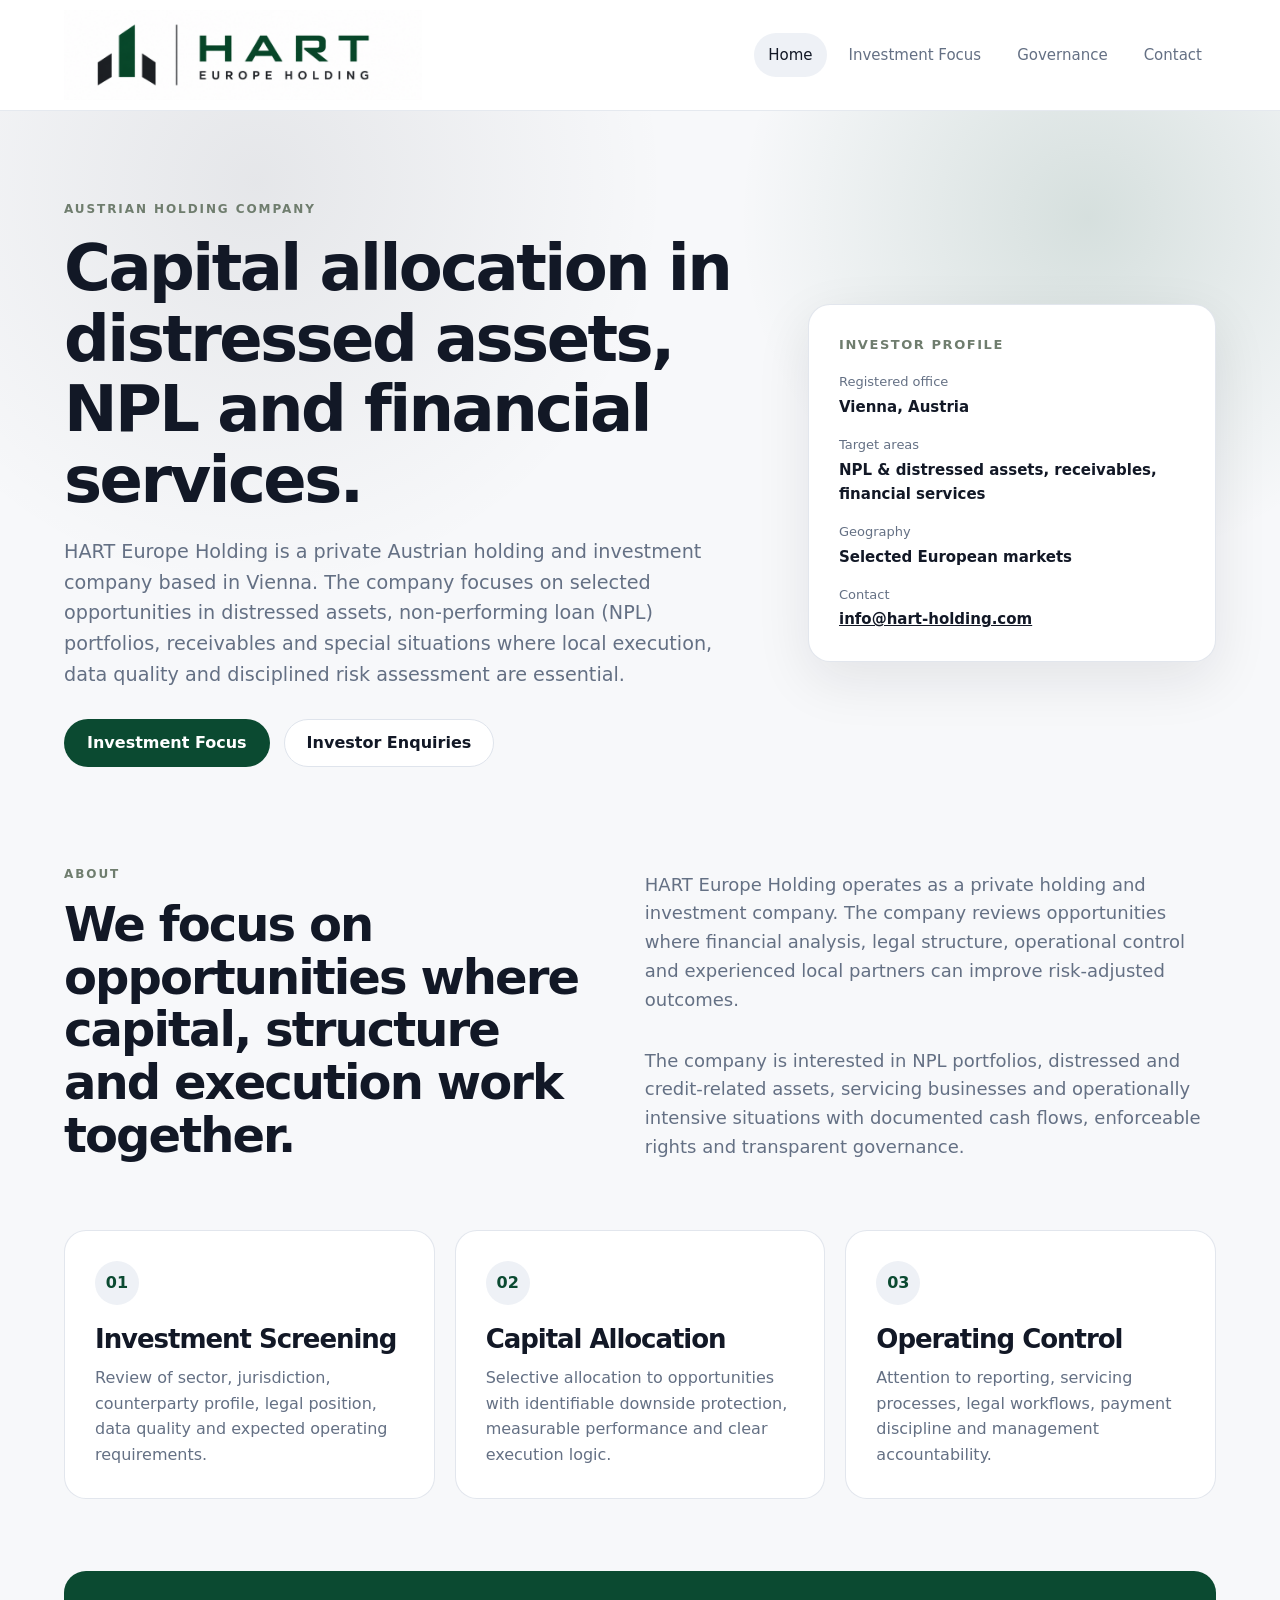
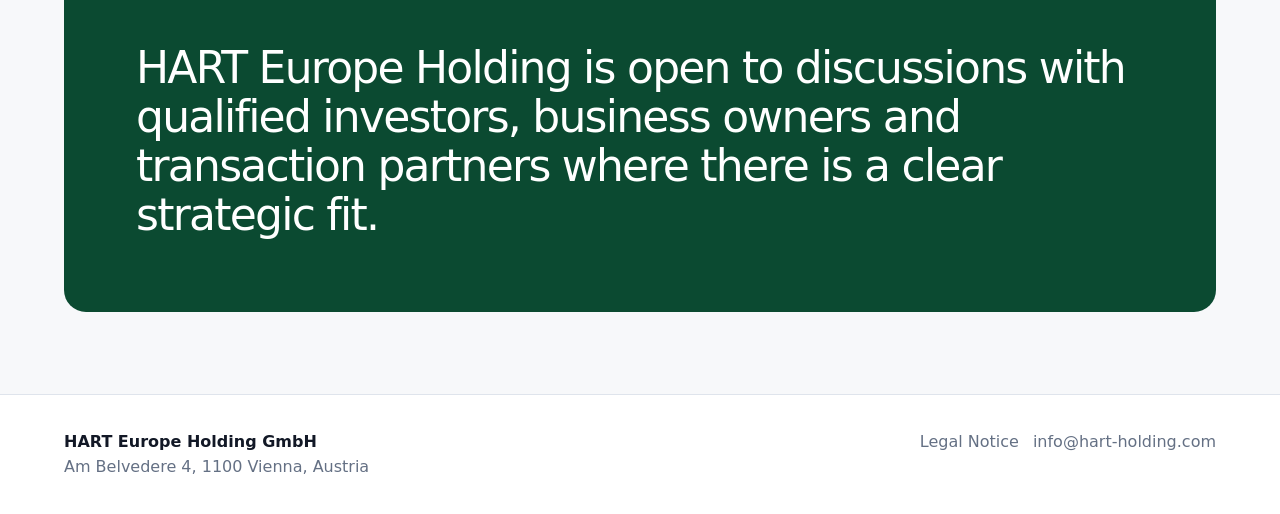
==== index.html @ 3ad39ad5 "Initial commit: HART Europe Holding static website. Co-authored-by: Cursor <cursoragent@cursor.com>" ====
<!DOCTYPE html>
<html lang="en">
<head>
  <meta charset="UTF-8" />
  <meta name="viewport" content="width=device-width, initial-scale=1.0" />
  <title>HART Europe Holding | Austrian Holding Company</title>
  <meta name="description" content="HART Europe Holding is a private Austrian investment and holding company focused on distressed assets, NPL portfolios, receivables and special situations in Europe." />
  <link rel="icon" href="assets/favicon.svg" type="image/svg+xml" />
  <link rel="stylesheet" href="assets/style.css" />
</head>
<body>
  <header class="site-header">
    <a class="brand" href="index.html" aria-label="HART Europe home">
      <img src="assets/logo.png" alt="HART Europe Holding" class="brand-logo" />
    </a>
    <button class="menu-toggle" aria-label="Open menu" aria-expanded="false">Menu</button>
    <nav class="site-nav" aria-label="Main navigation">
      <a href="index.html" class="active">Home</a>
      <a href="investment-focus.html">Investment Focus</a>
      <a href="governance.html">Governance</a>
      <a href="contact.html">Contact</a>
    </nav>
  </header>
  <main>
    <section class="hero compact-hero">
      <div class="hero-content">
        <p class="eyebrow">Austrian holding company</p>
        <h1>Capital allocation in distressed assets, NPL and financial services.</h1>
        <p class="hero-text">HART Europe Holding is a private Austrian holding and investment company based in Vienna. The company focuses on selected opportunities in distressed assets, non-performing loan (NPL) portfolios, receivables and special situations where local execution, data quality and disciplined risk assessment are essential.</p>
        <div class="hero-actions">
          <a class="button primary" href="investment-focus.html">Investment Focus</a>
          <a class="button secondary" href="contact.html">Investor Enquiries</a>
        </div>
      </div>
      <div class="hero-card investor-card" aria-label="Investor profile">
        <p class="card-label">Investor profile</p>
        <dl>
          <div><dt>Registered office</dt><dd>Vienna, Austria</dd></div>
          <div><dt>Target areas</dt><dd>NPL &amp; distressed assets, receivables, financial services</dd></div>
          <div><dt>Geography</dt><dd>Selected European markets</dd></div>
          <div><dt>Contact</dt><dd><a href="mailto:info@hart-holding.com">info@hart-holding.com</a></dd></div>
        </dl>
      </div>
    </section>

    <section class="intro-section">
      <div class="section-heading">
        <p class="eyebrow">About</p>
        <h2>We focus on opportunities where capital, structure and execution work together.</h2>
      </div>
      <div class="text-stack">
        <p>HART Europe Holding operates as a private holding and investment company. The company reviews opportunities where financial analysis, legal structure, operational control and experienced local partners can improve risk-adjusted outcomes.</p>
        <p>The company is interested in NPL portfolios, distressed and credit-related assets, servicing businesses and operationally intensive situations with documented cash flows, enforceable rights and transparent governance.</p>
      </div>
    </section>

    <section class="cards-grid">
      <article class="info-card"><span class="card-number">01</span><h3>Investment Screening</h3><p>Review of sector, jurisdiction, counterparty profile, legal position, data quality and expected operating requirements.</p></article>
      <article class="info-card"><span class="card-number">02</span><h3>Capital Allocation</h3><p>Selective allocation to opportunities with identifiable downside protection, measurable performance and clear execution logic.</p></article>
      <article class="info-card"><span class="card-number">03</span><h3>Operating Control</h3><p>Attention to reporting, servicing processes, legal workflows, payment discipline and management accountability.</p></article>
    </section>


    <section class="statement">
      <p>HART Europe Holding is open to discussions with qualified investors, business owners and transaction partners where there is a clear strategic fit.</p>
    </section>
  </main>
  <footer class="site-footer">
    <div><strong>HART Europe Holding GmbH</strong><p>Am Belvedere 4, 1100 Vienna, Austria</p></div>
    <div class="footer-links"><a href="legal-notice.html">Legal Notice</a><a href="mailto:info@hart-holding.com">info@hart-holding.com</a></div>
  </footer>
  <script src="assets/script.js"></script>
</body>
</html>
---- assets/style.css ----
:root {
  --bg: #f7f8fa;
  --surface: #ffffff;
  --text: #121826;
  --muted: #647084;
  --line: #dfe4ec;
  --primary: #0b4a31;
  --primary-light: #0f6041;
  --accent: #6f7d6e;
  --shadow: 0 18px 55px rgba(18, 24, 38, 0.09);
  --radius: 22px;
}

* {
  box-sizing: border-box;
}

html {
  scroll-behavior: smooth;
}

body {
  margin: 0;
  font-family: Inter, ui-sans-serif, system-ui, -apple-system, BlinkMacSystemFont, "Segoe UI", sans-serif;
  color: var(--text);
  background: var(--bg);
  line-height: 1.6;
}

a {
  color: inherit;
}

.site-header {
  position: sticky;
  top: 0;
  z-index: 20;
  display: flex;
  align-items: center;
  justify-content: space-between;
  gap: 16px;
  padding: 10px clamp(20px, 5vw, 72px);
  background: rgba(255, 255, 255, 0.94);
  backdrop-filter: blur(16px);
  border-bottom: 1px solid rgba(223, 228, 236, 0.8);
}

.brand {
  display: inline-flex;
  align-items: center;
  gap: 12px;
  text-decoration: none;
  min-width: 0;
  flex: 1 1 auto;
}

.brand-logo {
  display: block;
  width: clamp(250px, 28vw, 420px);
  max-width: 100%;
  height: auto;
  object-fit: contain;
}

.brand-mark {
  width: 42px;
  height: 42px;
  display: grid;
  place-items: center;
  border-radius: 50%;
  background: var(--primary);
  color: #fff;
  font-size: 18px;
  letter-spacing: 0;
}

.brand-text {
  white-space: nowrap;
}

.site-nav {
  display: flex;
  align-items: center;
  gap: 8px;
}

.site-nav a {
  padding: 10px 14px;
  color: var(--muted);
  text-decoration: none;
  font-size: 15px;
  border-radius: 999px;
}

.site-nav a:hover,
.site-nav a.active {
  color: var(--text);
  background: #eef1f6;
}

.menu-toggle {
  display: none;
  flex-shrink: 0;
  border: 1px solid var(--line);
  background: var(--surface);
  border-radius: 999px;
  padding: 10px 14px;
  font: inherit;
  color: var(--text);
  cursor: pointer;
}

.hero {
  display: grid;
  grid-template-columns: 1.25fr 0.75fr;
  gap: clamp(28px, 5vw, 72px);
  padding: clamp(54px, 7vw, 94px) clamp(20px, 5vw, 72px) 58px;
  align-items: center;
  min-height: 610px;
  background:
    radial-gradient(circle at 85% 15%, rgba(11, 74, 49, 0.14), transparent 28%),
    radial-gradient(circle at 20% 10%, rgba(18, 24, 38, 0.08), transparent 34%);
}

.hero-content {
  max-width: 820px;
}


.compact-hero .hero-content {
  max-width: 760px;
}

.investor-card dd {
  font-size: 15px;
}

.eyebrow {
  margin: 0 0 14px;
  color: var(--accent);
  text-transform: uppercase;
  letter-spacing: 0.16em;
  font-weight: 700;
  font-size: 12px;
}

h1,
h2,
h3 {
  line-height: 1.1;
  letter-spacing: -0.04em;
  margin: 0;
}

h1 {
  font-size: clamp(38px, 5.2vw, 64px);
  max-width: 780px;
}

h2 {
  font-size: clamp(28px, 4vw, 48px);
}

h3 {
  font-size: 24px;
}

p {
  margin: 0;
}

.hero-text {
  margin-top: 22px;
  max-width: 710px;
  color: var(--muted);
  font-size: clamp(17px, 1.5vw, 20px);
}

.hero-actions {
  display: flex;
  gap: 14px;
  flex-wrap: wrap;
  margin-top: 28px;
}

.button {
  display: inline-flex;
  align-items: center;
  justify-content: center;
  min-height: 48px;
  padding: 0 22px;
  border-radius: 999px;
  text-decoration: none;
  font-weight: 700;
  border: 1px solid transparent;
}

.button.primary {
  background: var(--primary);
  color: #fff;
}

.button.primary:hover {
  background: var(--primary-light);
}

.button.secondary {
  border-color: var(--line);
  background: var(--surface);
}

.button.secondary:hover {
  border-color: var(--primary);
}

.hero-card,
.facts-box,
.contact-card,
.info-card,
.content-block,
.legal-text {
  background: var(--surface);
  border: 1px solid rgba(223, 228, 236, 0.9);
  box-shadow: var(--shadow);
  border-radius: var(--radius);
}

.hero-card {
  padding: 30px;
}

.card-label {
  color: var(--accent);
  font-size: 13px;
  font-weight: 700;
  text-transform: uppercase;
  letter-spacing: 0.12em;
  margin-bottom: 16px;
}

.hero-card h2 {
  font-size: 30px;
  margin-bottom: 26px;
}

dl {
  margin: 0;
}

.hero-card dl,
.facts-box dl {
  display: grid;
  gap: 16px;
}

.hero-card dt,
.facts-box dt {
  color: var(--muted);
  font-size: 13px;
}

.hero-card dd,
.facts-box dd {
  margin: 2px 0 0;
  font-weight: 700;
}

.intro-section,
.page-main,
.cards-grid,
.statement {
  padding-left: clamp(20px, 5vw, 72px);
  padding-right: clamp(20px, 5vw, 72px);
}

.intro-section {
  display: grid;
  grid-template-columns: 0.95fr 1.05fr;
  gap: clamp(28px, 5vw, 72px);
  align-items: end;
  padding-top: 40px;
  padding-bottom: 68px;
}

.intro-section > p,
.text-stack p,
.content-main p,
.content-block p,
.legal-text p,
.page-hero p {
  color: var(--muted);
  font-size: 18px;
}

.cards-grid {
  display: grid;
  grid-template-columns: repeat(3, minmax(0, 1fr));
  gap: 20px;
  padding-bottom: 72px;
}

.cards-grid.two-column {
  grid-template-columns: repeat(2, minmax(0, 1fr));
}

.info-card {
  padding: 30px;
  box-shadow: none;
}

.info-card h2,
.info-card h3 {
  margin: 20px 0 12px;
  font-size: 26px;
}

.info-card p {
  color: var(--muted);
}

.card-number {
  display: inline-flex;
  width: 44px;
  height: 44px;
  align-items: center;
  justify-content: center;
  border-radius: 50%;
  color: var(--primary);
  background: #eef1f6;
  font-weight: 800;
}


.text-stack {
  display: grid;
  gap: 16px;
}

.metrics-section {
  margin: 0 clamp(20px, 5vw, 72px) 72px;
  padding: clamp(30px, 5vw, 52px);
  background: var(--surface);
  border: 1px solid rgba(223, 228, 236, 0.9);
  border-radius: var(--radius);
  display: grid;
  grid-template-columns: 0.9fr 1.1fr;
  gap: clamp(24px, 4vw, 56px);
  align-items: center;
}

.metric-grid {
  display: grid;
  grid-template-columns: repeat(3, minmax(0, 1fr));
  gap: 16px;
}

.metric-grid div {
  padding: 22px;
  border-radius: 18px;
  background: #f3f6f4;
}

.metric-grid strong {
  display: block;
  font-size: clamp(20px, 2.2vw, 30px);
  line-height: 1.12;
  color: var(--primary);
}

.metric-grid span {
  display: block;
  margin-top: 4px;
  color: var(--muted);
  font-size: 14px;
}

.split-block {
  display: grid;
  grid-template-columns: 0.9fr 1.1fr;
  gap: clamp(24px, 4vw, 56px);
  align-items: start;
}

.approach-layout {
  margin-top: 20px;
}

.statement {
  padding-bottom: 82px;
}

.statement p {
  background: var(--primary);
  color: #fff;
  border-radius: var(--radius);
  padding: clamp(32px, 6vw, 72px);
  font-size: clamp(26px, 3.6vw, 44px);
  line-height: 1.12;
  letter-spacing: -0.04em;
  max-width: 100%;
}

.page-main {
  padding-top: 54px;
  padding-bottom: 72px;
}

.page-main.narrow {
  max-width: 980px;
  margin: 0 auto;
}

.page-hero {
  max-width: 900px;
  margin-bottom: 42px;
}

.page-hero.small {
  margin-bottom: 24px;
}

.page-hero p:last-child {
  margin-top: 20px;
  max-width: 760px;
}

.content-layout {
  display: grid;
  grid-template-columns: 1fr 420px;
  gap: 28px;
}

.content-main,
.facts-box {
  align-self: start;
}

.content-main h2,
.content-block h2,
.legal-text h2 {
  margin-bottom: 16px;
}

.content-main p + p,
.text-stack p + p,
.legal-text p + h2,
.legal-text h2 + p,
.legal-text p + p {
  margin-top: 16px;
}

.facts-box,
.content-block,
.legal-text {
  padding: 34px;
}

.content-block {
  margin-top: 8px;
  box-shadow: none;
}

.contact-grid {
  display: grid;
  grid-template-columns: repeat(3, minmax(0, 1fr));
  gap: 20px;
}

.contact-card {
  padding: 30px;
  box-shadow: none;
}

.contact-card h2 {
  font-size: 28px;
  margin-bottom: 18px;
}

.contact-card p + p {
  margin-top: 14px;
}

.large-link {
  font-size: 22px;
  font-weight: 800;
  color: var(--primary);
}

.muted {
  color: var(--muted);
}

.legal-text {
  box-shadow: none;
}

.legal-text h2:not(:first-child) {
  margin-top: 28px;
}

.site-footer {
  display: flex;
  align-items: flex-start;
  justify-content: space-between;
  gap: 24px;
  padding: 34px clamp(20px, 5vw, 72px);
  border-top: 1px solid var(--line);
  background: #fff;
  color: var(--muted);
}

.site-footer strong {
  color: var(--text);
}

.footer-links {
  display: flex;
  flex-wrap: wrap;
  gap: 14px;
  justify-content: flex-end;
}

.footer-links a {
  color: var(--muted);
  text-decoration: none;
}

.footer-links a:hover {
  color: var(--text);
}

@media (max-width: 1120px) {
  .site-nav a { padding: 9px 10px; font-size: 14px; }
}

@media (max-width: 980px) {
  .site-header {
    position: sticky;
  }

  .brand-text {
    white-space: normal;
  }

  .menu-toggle {
    display: inline-flex;
  }

  .site-nav {
    display: none;
    position: absolute;
    top: calc(100% + 8px);
    left: clamp(20px, 5vw, 72px);
    right: clamp(20px, 5vw, 72px);
    z-index: 30;
    flex-direction: column;
    align-items: stretch;
    gap: 4px;
    background: var(--surface);
    border: 1px solid var(--line);
    border-radius: 18px;
    padding: 10px;
    box-shadow: var(--shadow);
  }

  .site-nav.open {
    display: flex;
  }

  .site-nav a {
    border-radius: 12px;
    min-height: 44px;
    display: flex;
    align-items: center;
  }

  .hero,
  .intro-section,
  .content-layout,
  .contact-grid,
  .metrics-section,
  .split-block {
    grid-template-columns: 1fr;
  }

  .intro-section {
    align-items: start;
  }

  .hero {
    min-height: auto;
    padding-top: 56px;
  }

  .metric-grid,
  .cards-grid,
  .cards-grid.two-column {
    grid-template-columns: 1fr;
  }
}

@media (max-width: 620px) {
  .site-header {
    padding: 16px 20px;
  }

  .brand-mark {
    width: 38px;
    height: 38px;
  }

  .brand-text {
    font-size: 14px;
  }

  .brand-logo {
    width: min(100%, 220px);
    max-width: 100%;
    height: auto;
    object-fit: contain;
  }

  h1 {
    font-size: 32px;
  }

  h2 {
    font-size: 26px;
  }

  .hero-text,
  .intro-section > p,
  .text-stack p,
  .content-main p,
  .content-block p,
  .legal-text p,
  .page-hero p {
    font-size: 16px;
  }

  .hero-actions {
    flex-direction: column;
    align-items: stretch;
  }

  .hero-actions .button {
    width: 100%;
  }

  .hero-card,
  .facts-box,
  .content-block,
  .legal-text,
  .contact-card,
  .info-card {
    padding: 24px;
  }

  .statement p {
    padding: 28px 24px;
    font-size: 22px;
    line-height: 1.2;
  }

  .site-footer {
    flex-direction: column;
  }

  .footer-links {
    justify-content: flex-start;
  }
}
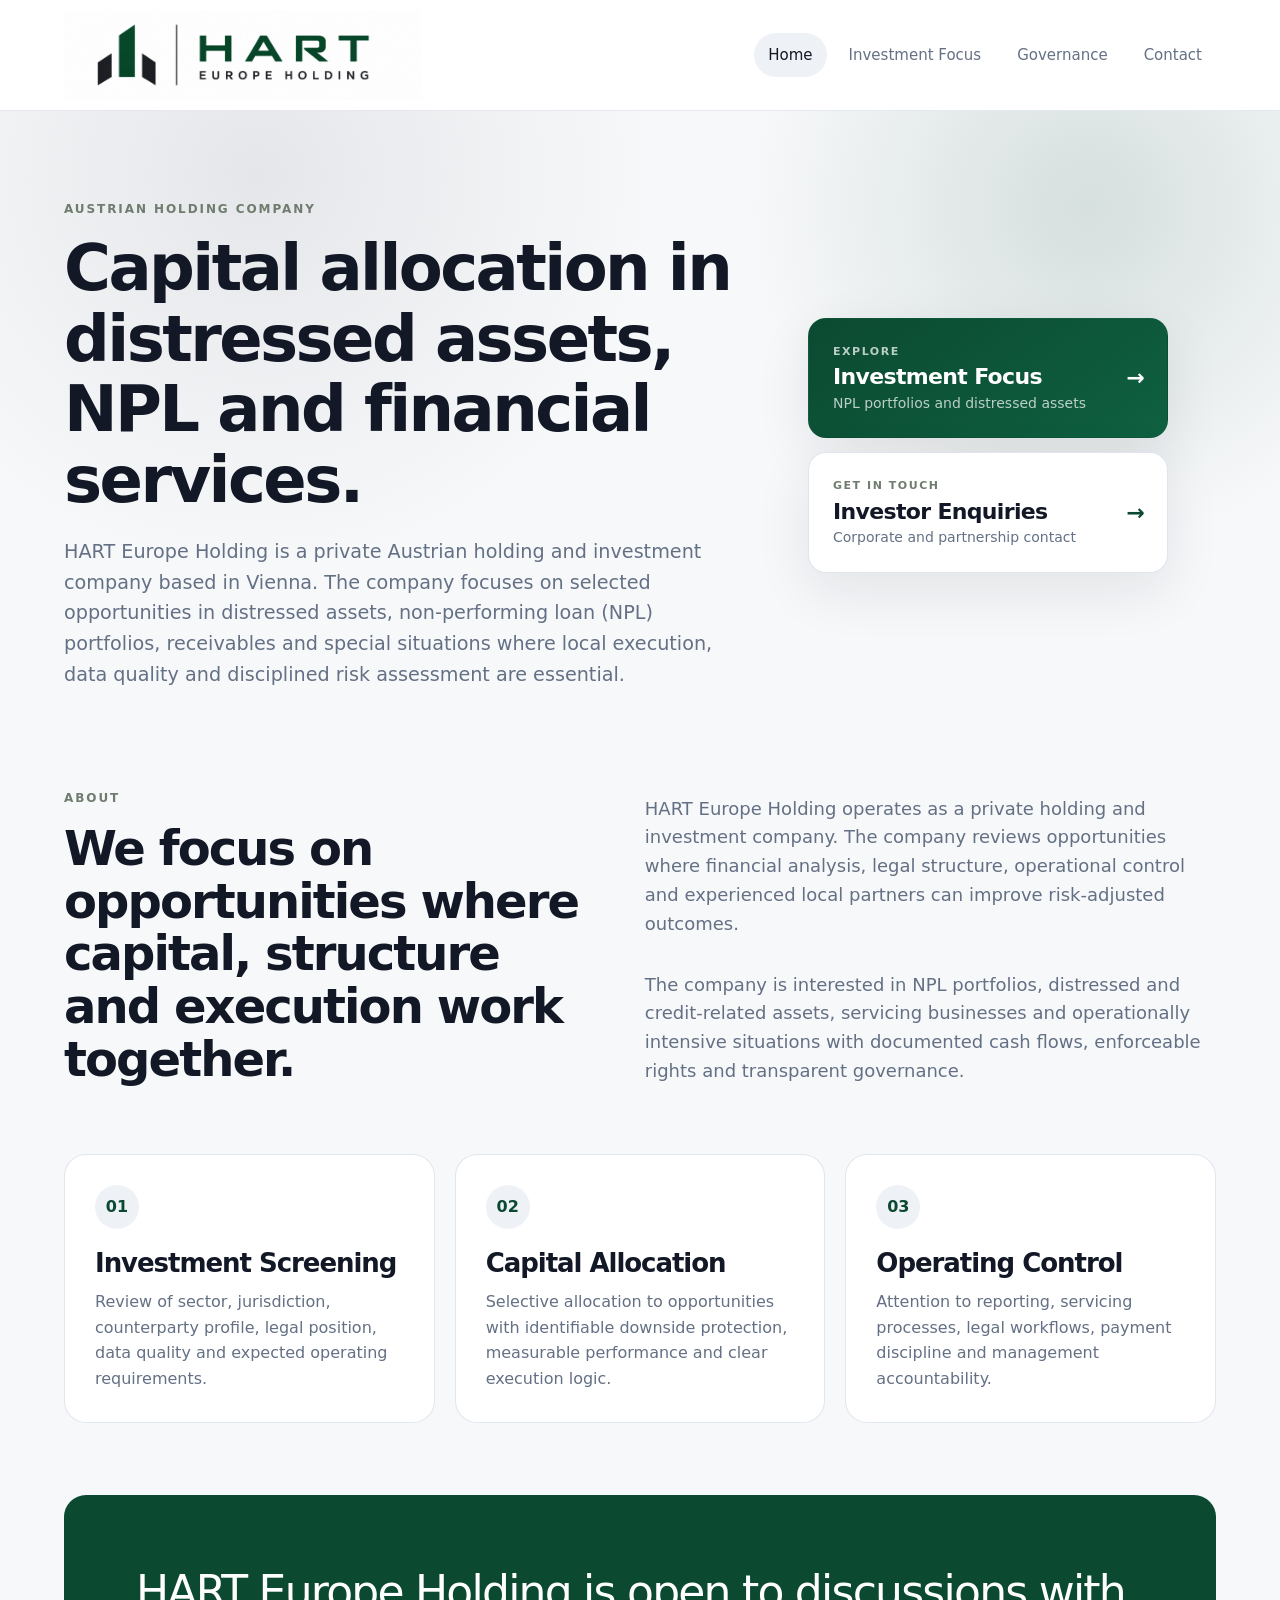
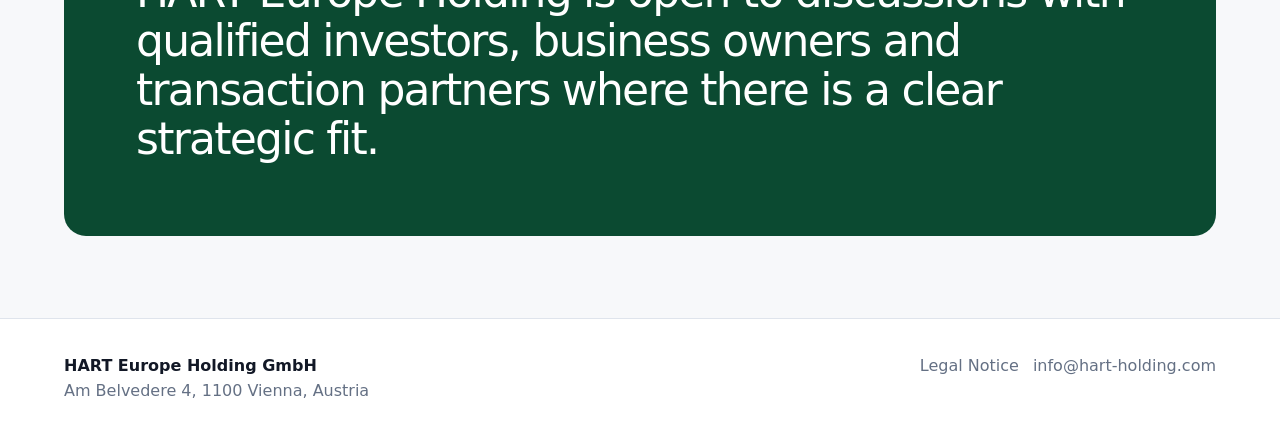
==== commit f63e5511: "Replace investor profile with hero CTA cards" ====
--- a/index.html
+++ b/index.html
@@ -27,20 +27,21 @@
         <p class="eyebrow">Austrian holding company</p>
         <h1>Capital allocation in distressed assets, NPL and financial services.</h1>
         <p class="hero-text">HART Europe Holding is a private Austrian holding and investment company based in Vienna. The company focuses on selected opportunities in distressed assets, non-performing loan (NPL) portfolios, receivables and special situations where local execution, data quality and disciplined risk assessment are essential.</p>
-        <div class="hero-actions">
-          <a class="button primary" href="investment-focus.html">Investment Focus</a>
-          <a class="button secondary" href="contact.html">Investor Enquiries</a>
-        </div>
       </div>
-      <div class="hero-card investor-card" aria-label="Investor profile">
-        <p class="card-label">Investor profile</p>
-        <dl>
-          <div><dt>Registered office</dt><dd>Vienna, Austria</dd></div>
-          <div><dt>Target areas</dt><dd>NPL &amp; distressed assets, receivables, financial services</dd></div>
-          <div><dt>Geography</dt><dd>Selected European markets</dd></div>
-          <div><dt>Contact</dt><dd><a href="mailto:info@hart-holding.com">info@hart-holding.com</a></dd></div>
-        </dl>
-      </div>
+      <aside class="hero-cta" aria-label="Quick links">
+        <a class="hero-cta-card" href="investment-focus.html">
+          <span class="hero-cta-label">Explore</span>
+          <span class="hero-cta-title">Investment Focus</span>
+          <span class="hero-cta-desc">NPL portfolios and distressed assets</span>
+          <span class="hero-cta-arrow" aria-hidden="true">→</span>
+        </a>
+        <a class="hero-cta-card" href="contact.html">
+          <span class="hero-cta-label">Get in touch</span>
+          <span class="hero-cta-title">Investor Enquiries</span>
+          <span class="hero-cta-desc">Corporate and partnership contact</span>
+          <span class="hero-cta-arrow" aria-hidden="true">→</span>
+        </a>
+      </aside>
     </section>
 
     <section class="intro-section">
--- a/assets/style.css
+++ b/assets/style.css
@@ -131,10 +131,6 @@
   max-width: 760px;
 }
 
-.investor-card dd {
-  font-size: 15px;
-}
-
 .eyebrow {
   margin: 0 0 14px;
   color: var(--accent);
@@ -181,6 +177,90 @@
   gap: 14px;
   flex-wrap: wrap;
   margin-top: 28px;
+}
+
+.hero-cta {
+  display: grid;
+  gap: 14px;
+  align-self: center;
+  width: 100%;
+  max-width: 360px;
+}
+
+.hero-cta-card {
+  position: relative;
+  display: grid;
+  gap: 4px;
+  padding: 24px 52px 24px 24px;
+  border-radius: 18px;
+  border: 1px solid rgba(223, 228, 236, 0.95);
+  background: var(--surface);
+  box-shadow: var(--shadow);
+  text-decoration: none;
+  color: inherit;
+  transition: border-color 0.2s ease, transform 0.2s ease, box-shadow 0.2s ease;
+}
+
+.hero-cta-card:hover {
+  border-color: rgba(11, 74, 49, 0.35);
+  transform: translateY(-2px);
+  box-shadow: 0 22px 48px rgba(18, 24, 38, 0.1);
+}
+
+.hero-cta-card:first-child {
+  background: linear-gradient(145deg, #0b4a31 0%, #0f6041 100%);
+  border-color: transparent;
+  color: #fff;
+}
+
+.hero-cta-card:first-child .hero-cta-label,
+.hero-cta-card:first-child .hero-cta-desc {
+  color: rgba(255, 255, 255, 0.72);
+}
+
+.hero-cta-card:first-child:hover {
+  border-color: transparent;
+  box-shadow: 0 22px 48px rgba(11, 74, 49, 0.28);
+}
+
+.hero-cta-label {
+  font-size: 11px;
+  font-weight: 700;
+  letter-spacing: 0.14em;
+  text-transform: uppercase;
+  color: var(--accent);
+}
+
+.hero-cta-title {
+  font-size: 22px;
+  font-weight: 800;
+  letter-spacing: -0.03em;
+  line-height: 1.15;
+}
+
+.hero-cta-desc {
+  font-size: 14px;
+  line-height: 1.4;
+  color: var(--muted);
+}
+
+.hero-cta-arrow {
+  position: absolute;
+  top: 50%;
+  right: 22px;
+  transform: translateY(-50%);
+  font-size: 22px;
+  font-weight: 700;
+  color: var(--primary);
+  transition: transform 0.2s ease;
+}
+
+.hero-cta-card:first-child .hero-cta-arrow {
+  color: #fff;
+}
+
+.hero-cta-card:hover .hero-cta-arrow {
+  transform: translateY(-50%) translateX(4px);
 }
 
 .button {
@@ -583,6 +663,11 @@
     grid-template-columns: 1fr;
   }
 
+  .hero-cta {
+    max-width: none;
+    margin-top: 8px;
+  }
+
   .intro-section {
     align-items: start;
   }
@@ -638,13 +723,12 @@
     font-size: 16px;
   }
 
-  .hero-actions {
-    flex-direction: column;
-    align-items: stretch;
-  }
-
-  .hero-actions .button {
-    width: 100%;
+  .hero-cta-card {
+    padding: 20px 48px 20px 20px;
+  }
+
+  .hero-cta-title {
+    font-size: 20px;
   }
 
   .hero-card,
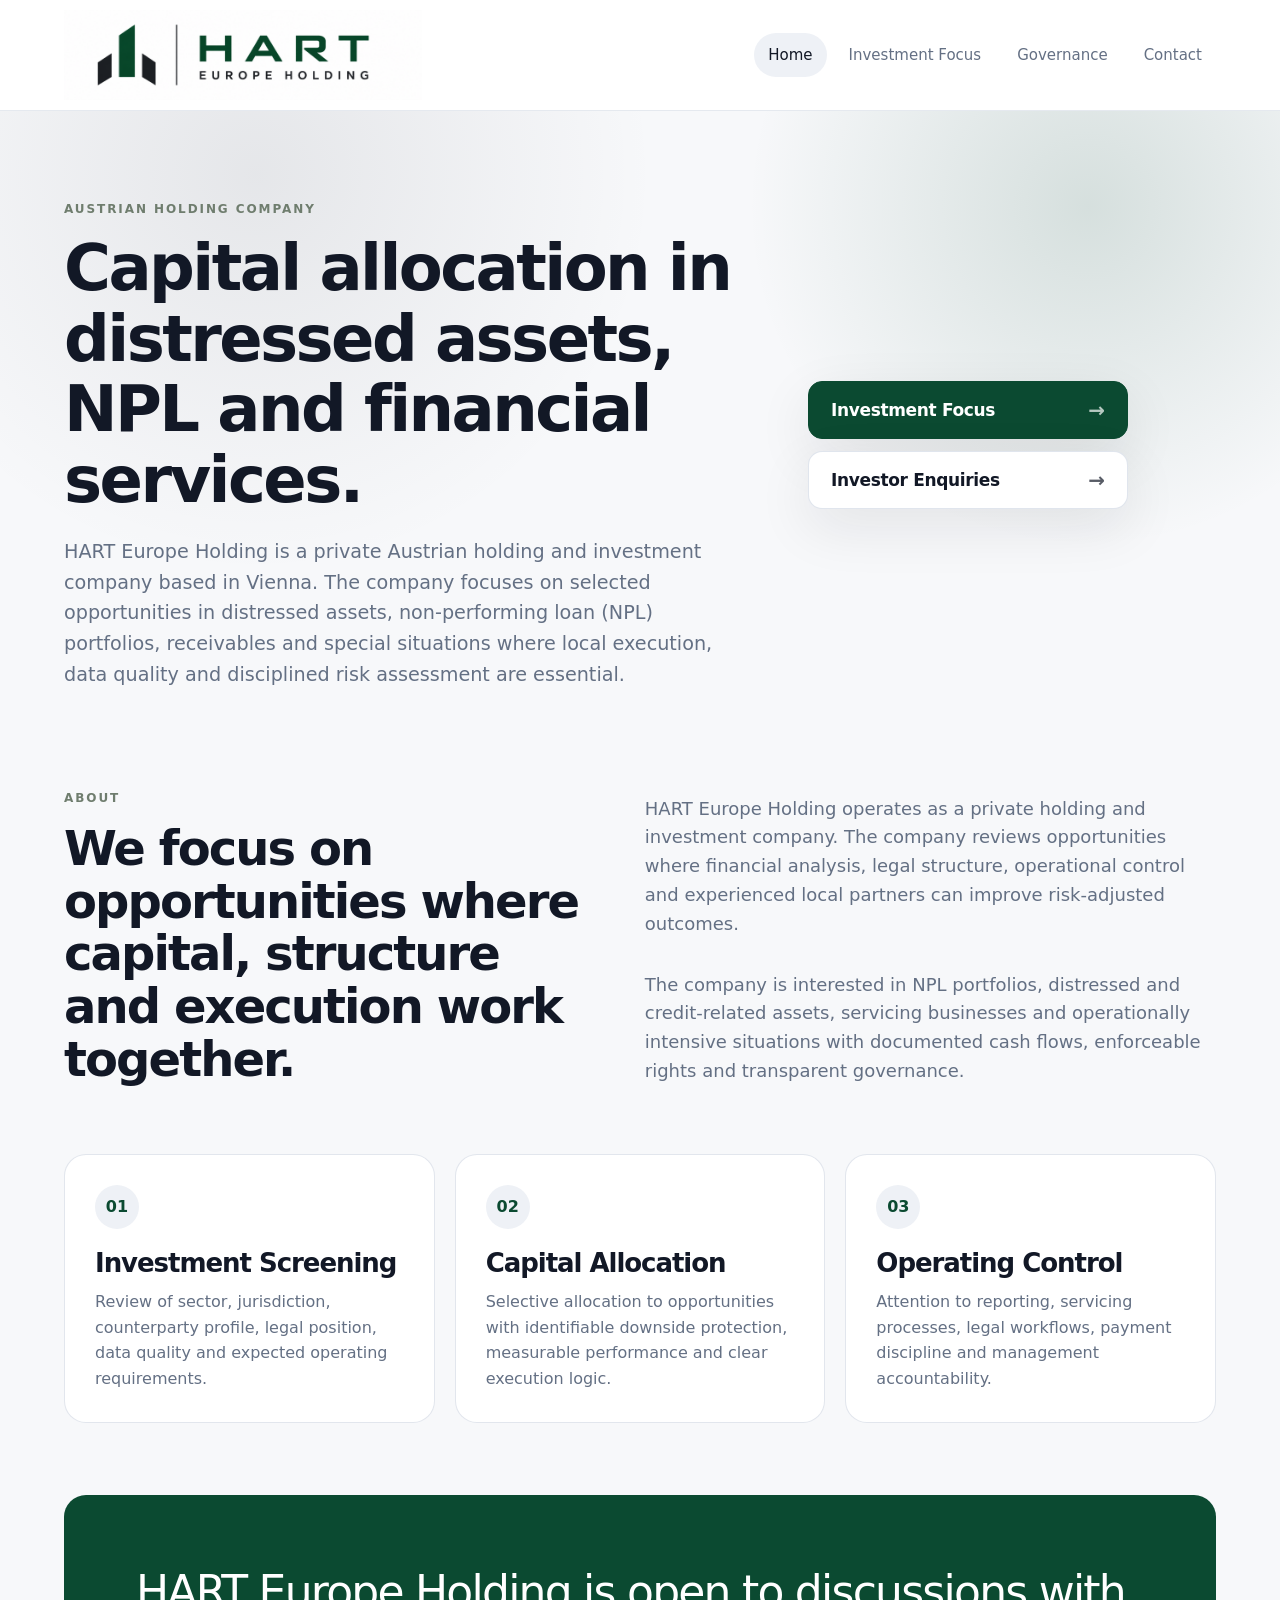
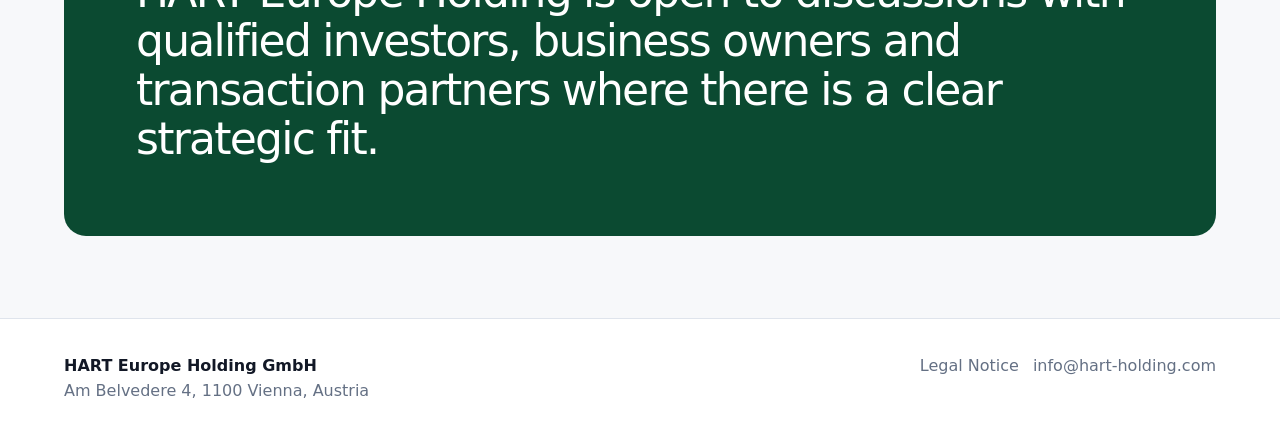
==== commit cc3776c0: "Simplify hero CTA buttons" ====
--- a/index.html
+++ b/index.html
@@ -6,7 +6,7 @@
   <title>HART Europe Holding | Austrian Holding Company</title>
   <meta name="description" content="HART Europe Holding is a private Austrian investment and holding company focused on distressed assets, NPL portfolios, receivables and special situations in Europe." />
   <link rel="icon" href="assets/favicon.svg" type="image/svg+xml" />
-  <link rel="stylesheet" href="assets/style.css" />
+  <link rel="stylesheet" href="assets/style.css?v=2" />
 </head>
 <body>
   <header class="site-header">
@@ -29,17 +29,13 @@
         <p class="hero-text">HART Europe Holding is a private Austrian holding and investment company based in Vienna. The company focuses on selected opportunities in distressed assets, non-performing loan (NPL) portfolios, receivables and special situations where local execution, data quality and disciplined risk assessment are essential.</p>
       </div>
       <aside class="hero-cta" aria-label="Quick links">
-        <a class="hero-cta-card" href="investment-focus.html">
-          <span class="hero-cta-label">Explore</span>
-          <span class="hero-cta-title">Investment Focus</span>
-          <span class="hero-cta-desc">NPL portfolios and distressed assets</span>
-          <span class="hero-cta-arrow" aria-hidden="true">→</span>
+        <a class="hero-link hero-link-primary" href="investment-focus.html">
+          <span class="hero-link-text">Investment Focus</span>
+          <span class="hero-link-arrow" aria-hidden="true">→</span>
         </a>
-        <a class="hero-cta-card" href="contact.html">
-          <span class="hero-cta-label">Get in touch</span>
-          <span class="hero-cta-title">Investor Enquiries</span>
-          <span class="hero-cta-desc">Corporate and partnership contact</span>
-          <span class="hero-cta-arrow" aria-hidden="true">→</span>
+        <a class="hero-link hero-link-secondary" href="contact.html">
+          <span class="hero-link-text">Investor Enquiries</span>
+          <span class="hero-link-arrow" aria-hidden="true">→</span>
         </a>
       </aside>
     </section>
--- a/assets/style.css
+++ b/assets/style.css
@@ -180,87 +180,70 @@
 }
 
 .hero-cta {
-  display: grid;
-  gap: 14px;
+  display: flex;
+  flex-direction: column;
+  gap: 12px;
   align-self: center;
   width: 100%;
-  max-width: 360px;
-}
-
-.hero-cta-card {
-  position: relative;
-  display: grid;
-  gap: 4px;
-  padding: 24px 52px 24px 24px;
-  border-radius: 18px;
+  max-width: 320px;
+}
+
+.hero-link {
+  display: flex;
+  align-items: center;
+  justify-content: space-between;
+  gap: 16px;
+  min-height: 58px;
+  padding: 0 22px;
+  border-radius: 14px;
+  text-decoration: none;
+  font-weight: 700;
   border: 1px solid rgba(223, 228, 236, 0.95);
   background: var(--surface);
   box-shadow: var(--shadow);
-  text-decoration: none;
-  color: inherit;
   transition: border-color 0.2s ease, transform 0.2s ease, box-shadow 0.2s ease;
 }
 
-.hero-cta-card:hover {
-  border-color: rgba(11, 74, 49, 0.35);
-  transform: translateY(-2px);
-  box-shadow: 0 22px 48px rgba(18, 24, 38, 0.1);
-}
-
-.hero-cta-card:first-child {
-  background: linear-gradient(145deg, #0b4a31 0%, #0f6041 100%);
-  border-color: transparent;
+.hero-link-text {
+  font-size: 17px;
+  letter-spacing: -0.02em;
+}
+
+.hero-link-arrow {
+  font-size: 20px;
+  line-height: 1;
+  opacity: 0.7;
+  transition: transform 0.2s ease, opacity 0.2s ease;
+}
+
+.hero-link:hover {
+  transform: translateY(-1px);
+  box-shadow: 0 16px 40px rgba(18, 24, 38, 0.1);
+}
+
+.hero-link:hover .hero-link-arrow {
+  transform: translateX(3px);
+  opacity: 1;
+}
+
+.hero-link-primary {
+  background: var(--primary);
+  border-color: var(--primary);
   color: #fff;
 }
 
-.hero-cta-card:first-child .hero-cta-label,
-.hero-cta-card:first-child .hero-cta-desc {
-  color: rgba(255, 255, 255, 0.72);
-}
-
-.hero-cta-card:first-child:hover {
-  border-color: transparent;
-  box-shadow: 0 22px 48px rgba(11, 74, 49, 0.28);
-}
-
-.hero-cta-label {
-  font-size: 11px;
-  font-weight: 700;
-  letter-spacing: 0.14em;
-  text-transform: uppercase;
-  color: var(--accent);
-}
-
-.hero-cta-title {
-  font-size: 22px;
-  font-weight: 800;
-  letter-spacing: -0.03em;
-  line-height: 1.15;
-}
-
-.hero-cta-desc {
-  font-size: 14px;
-  line-height: 1.4;
-  color: var(--muted);
-}
-
-.hero-cta-arrow {
-  position: absolute;
-  top: 50%;
-  right: 22px;
-  transform: translateY(-50%);
-  font-size: 22px;
-  font-weight: 700;
-  color: var(--primary);
-  transition: transform 0.2s ease;
-}
-
-.hero-cta-card:first-child .hero-cta-arrow {
-  color: #fff;
-}
-
-.hero-cta-card:hover .hero-cta-arrow {
-  transform: translateY(-50%) translateX(4px);
+.hero-link-primary:hover {
+  background: var(--primary-light);
+  border-color: var(--primary-light);
+  box-shadow: 0 16px 40px rgba(11, 74, 49, 0.22);
+}
+
+.hero-link-secondary {
+  color: var(--text);
+}
+
+.hero-link-secondary:hover {
+  border-color: var(--primary);
 }
 
 .button {
@@ -665,7 +648,7 @@
 
   .hero-cta {
     max-width: none;
-    margin-top: 8px;
+    margin-top: 12px;
   }
 
   .intro-section {
@@ -723,12 +706,17 @@
     font-size: 16px;
   }
 
-  .hero-cta-card {
-    padding: 20px 48px 20px 20px;
-  }
-
-  .hero-cta-title {
-    font-size: 20px;
+  .hero-cta {
+    max-width: none;
+    margin-top: 12px;
+  }
+
+  .hero-link {
+    min-height: 52px;
+  }
+
+  .hero-link-text {
+    font-size: 16px;
   }
 
   .hero-card,
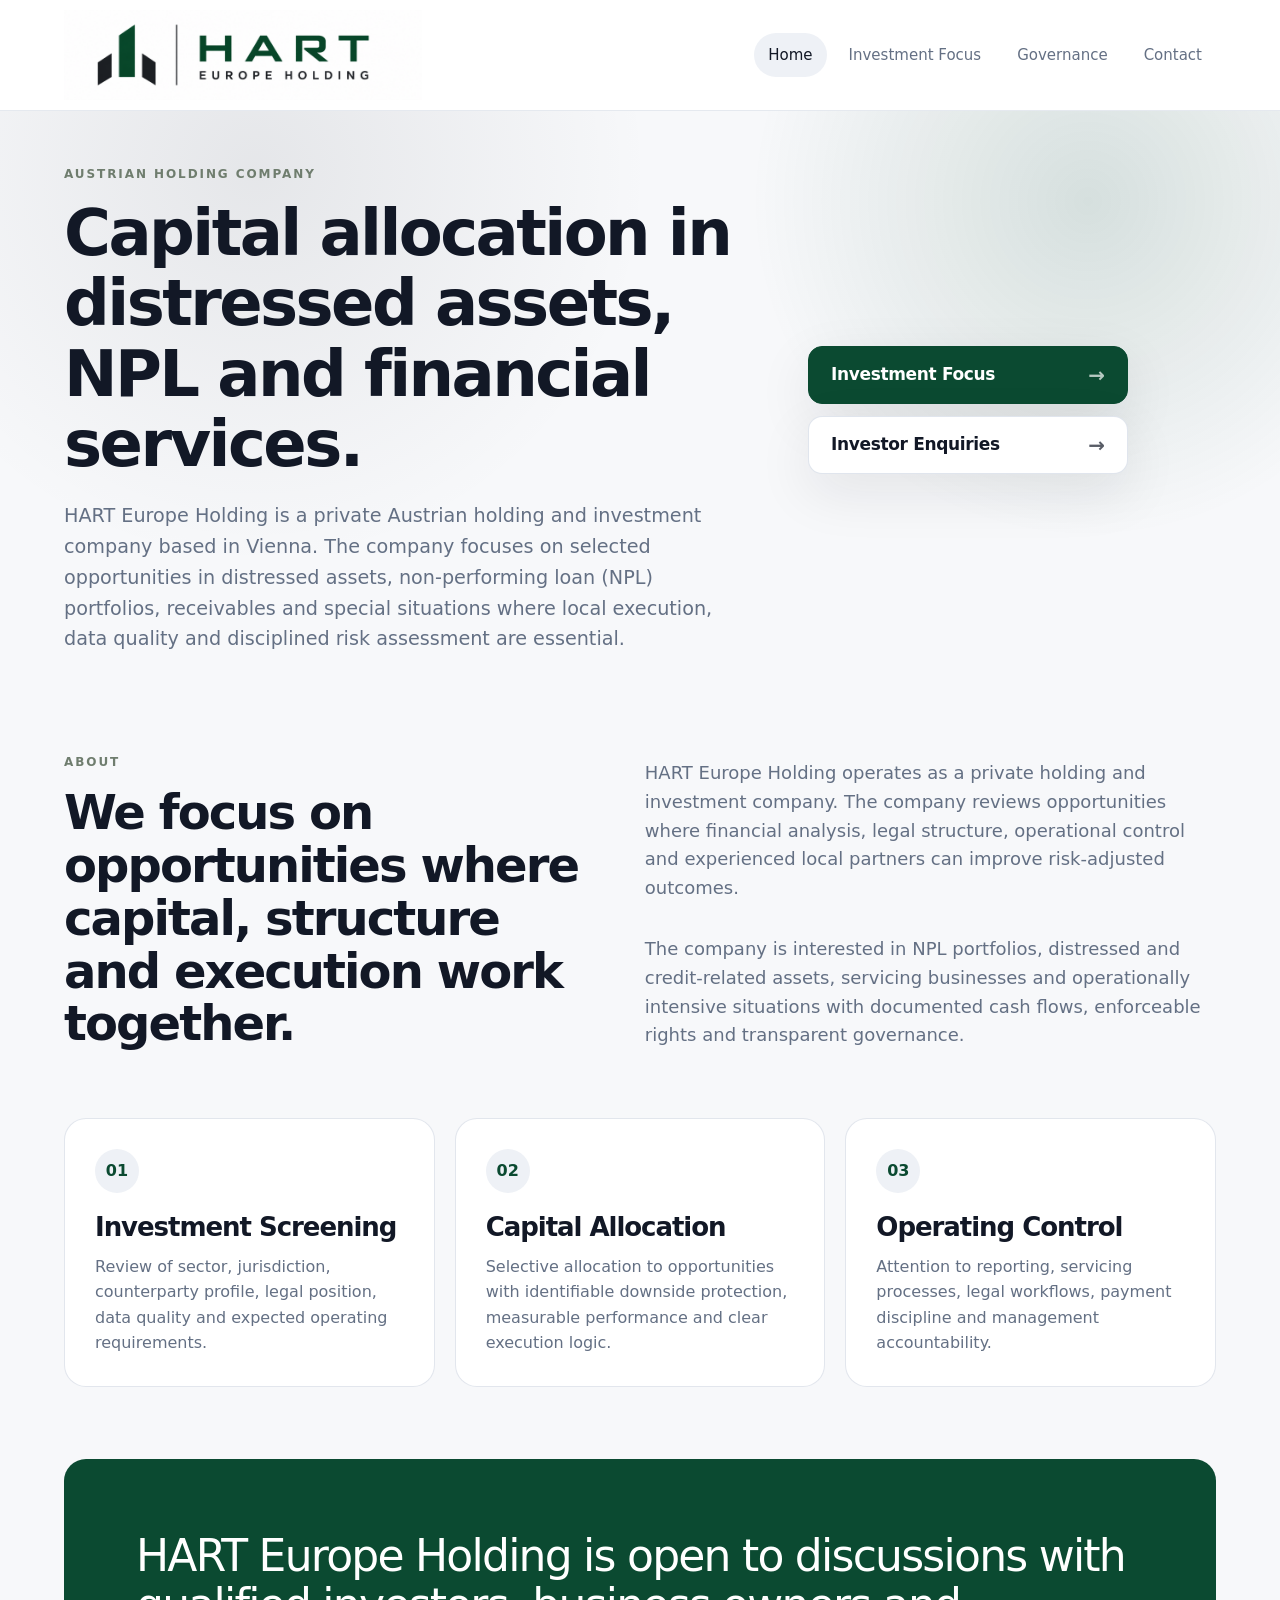
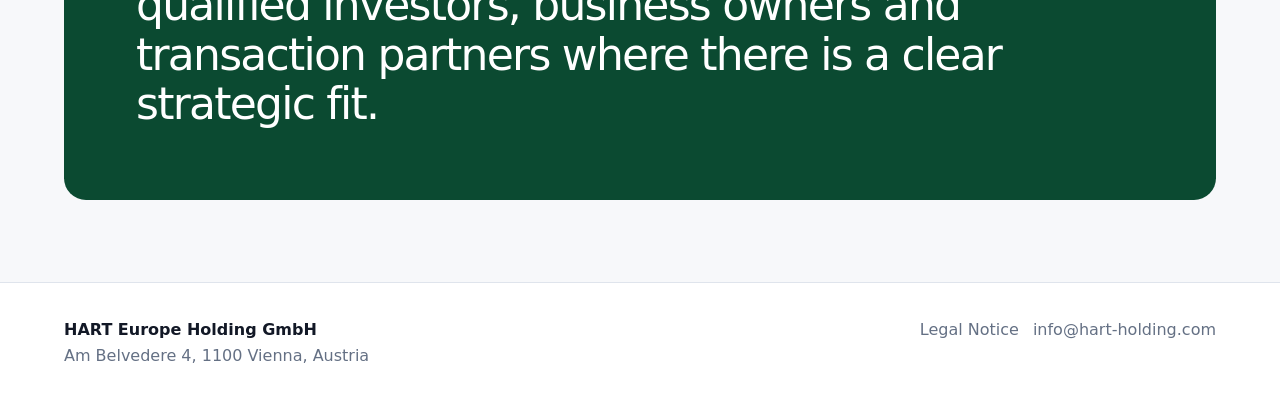
==== commit b87881e5: "Align homepage hero top spacing with inner pages. Co-authored-by: Cursor <cursoragent@cursor.com>" ====
--- a/index.html
+++ b/index.html
@@ -6,7 +6,7 @@
   <title>HART Europe Holding | Austrian Holding Company</title>
   <meta name="description" content="HART Europe Holding is a private Austrian investment and holding company focused on distressed assets, NPL portfolios, receivables and special situations in Europe." />
   <link rel="icon" href="assets/favicon.svg" type="image/svg+xml" />
-  <link rel="stylesheet" href="assets/style.css?v=2" />
+  <link rel="stylesheet" href="assets/style.css?v=3" />
 </head>
 <body>
   <header class="site-header">
--- a/assets/style.css
+++ b/assets/style.css
@@ -114,9 +114,9 @@
   display: grid;
   grid-template-columns: 1.25fr 0.75fr;
   gap: clamp(28px, 5vw, 72px);
-  padding: clamp(54px, 7vw, 94px) clamp(20px, 5vw, 72px) 58px;
-  align-items: center;
-  min-height: 610px;
+  padding: 54px clamp(20px, 5vw, 72px) 58px;
+  align-items: start;
+  min-height: auto;
   background:
     radial-gradient(circle at 85% 15%, rgba(11, 74, 49, 0.14), transparent 28%),
     radial-gradient(circle at 20% 10%, rgba(18, 24, 38, 0.08), transparent 34%);
@@ -656,8 +656,7 @@
   }
 
   .hero {
-    min-height: auto;
-    padding-top: 56px;
+    padding-top: 54px;
   }
 
   .metric-grid,
